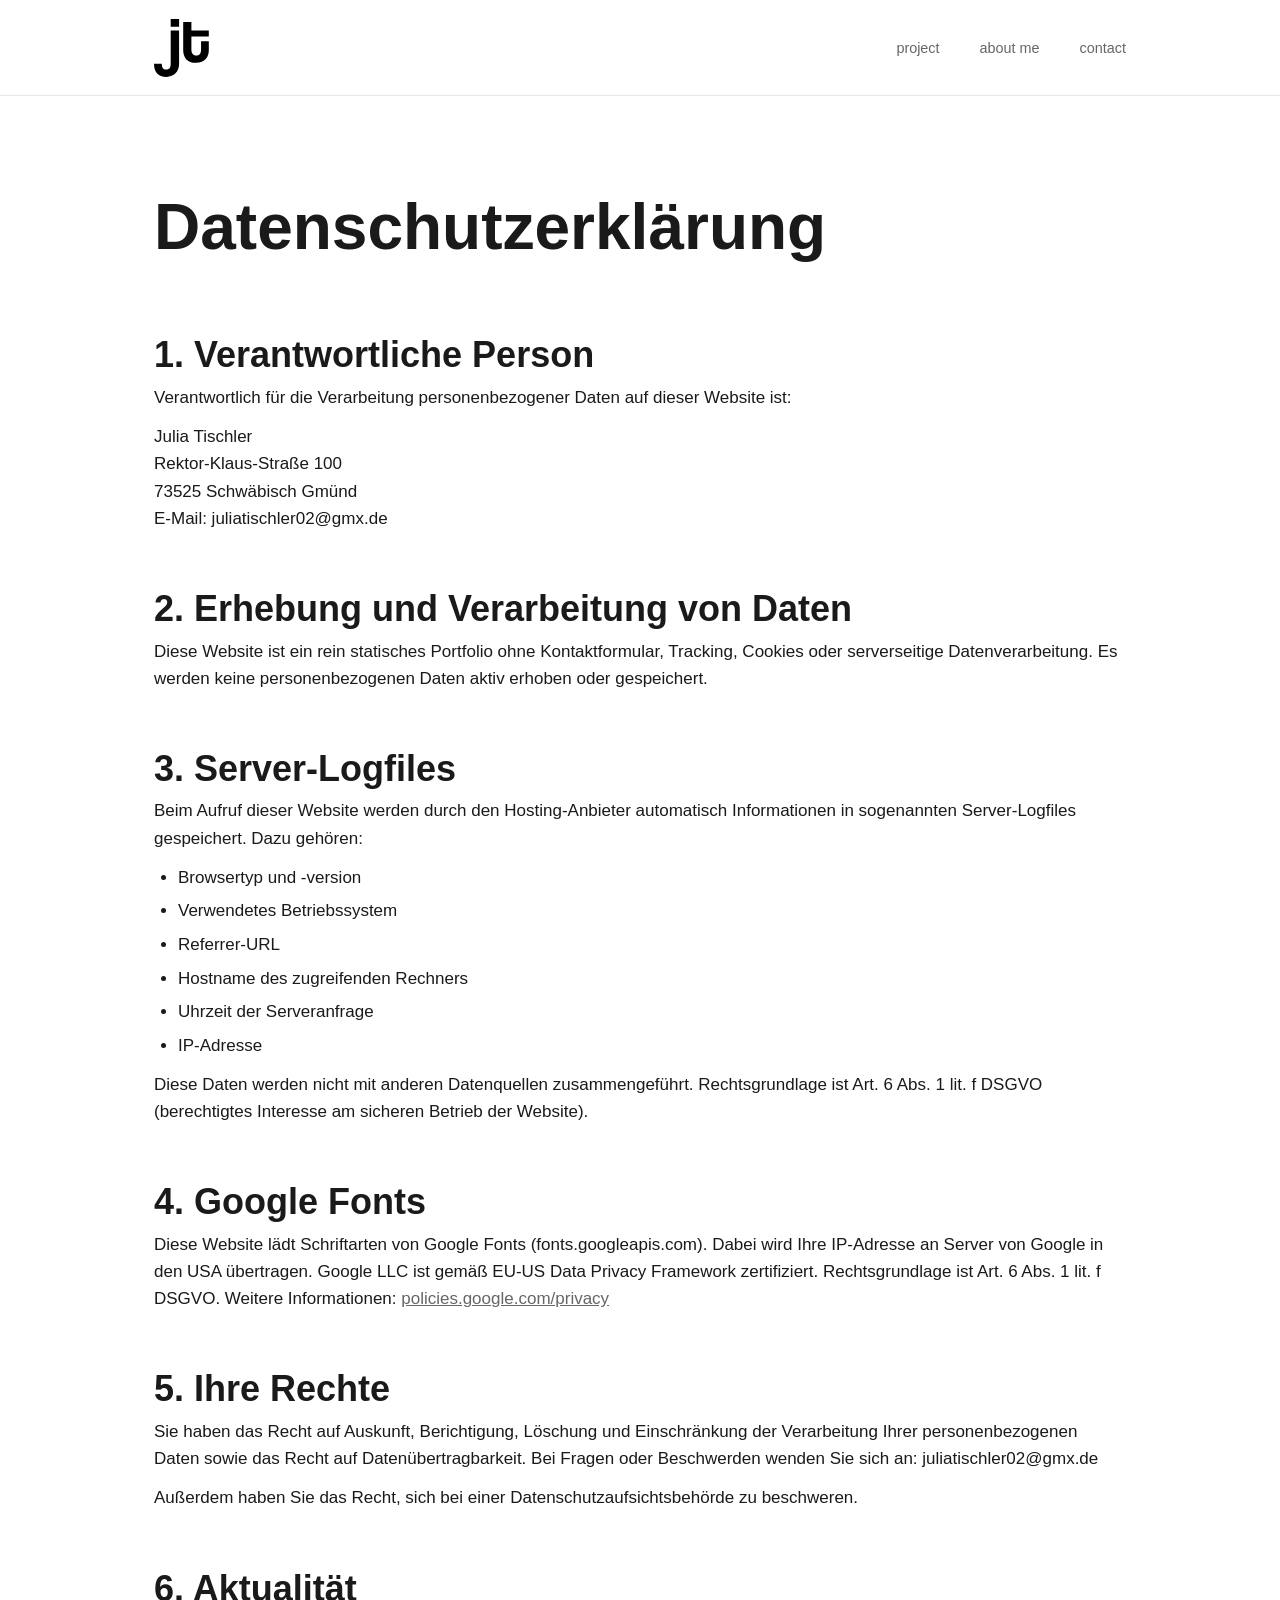
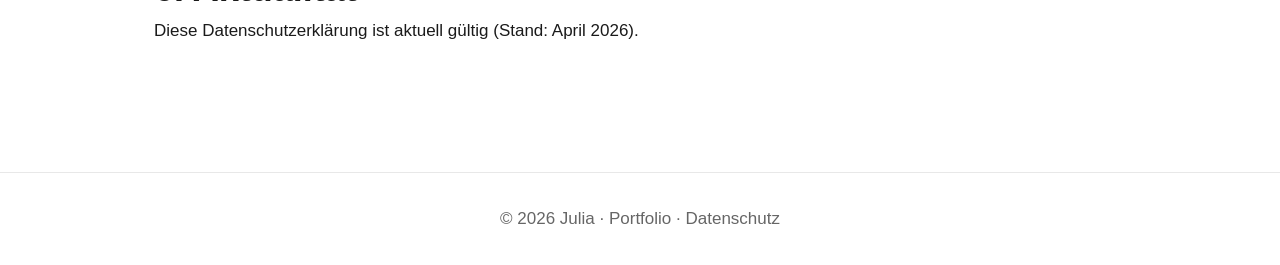
==== Mein_Portfolio/datenschutz.html @ 06417c1c "datenschutz/impressum" ====
<!DOCTYPE html>
<html lang="de">

<head>
  <meta charset="UTF-8" />
  <meta name="viewport" content="width=device-width, initial-scale=1.0" />
  <title>Datenschutz – Julia Tischler</title>
  <link rel="stylesheet" href="style.css" />
  <link rel="preconnect" href="https://fonts.googleapis.com" />
  <link rel="preconnect" href="https://fonts.gstatic.com" crossorigin />
  <link href="https://fonts.googleapis.com/css2?family=Dancing+Script:wght@600&display=swap" rel="stylesheet" />
</head>

<body>

  <nav class="nav">
    <div class="nav-inner">
      <a href="index.html" class="logo">
        <img src="images/jt_Logo.svg" alt="jt Logo" height="85" />
      </a>
      <ul class="nav-links">
        <li><a href="index.html#projects">project</a></li>
        <li><a href="index.html#about">about me</a></li>
        <li><a href="index.html#contact">contact</a></li>
      </ul>
    </div>
  </nav>

  <main style="max-width: var(--max-width); margin: 0 auto; padding: calc(var(--nav-height) + 5rem) 5% 8rem;">

    <h1>Datenschutzerklärung</h1>

    <section style="margin-top: 3rem;">
      <h2>1. Verantwortliche Person</h2>
      <p>Verantwortlich für die Verarbeitung personenbezogener Daten auf dieser Website ist:</p>
      <p style="margin-top: 0.75rem;">
        Julia Tischler<br />
        Rektor-Klaus-Straße 100<br />
73525 Schwäbisch Gmünd<br />
        E-Mail: juliatischler02@gmx.de
      </p>
    </section>

    <section style="margin-top: 3rem;">
      <h2>2. Erhebung und Verarbeitung von Daten</h2>
      <p>Diese Website ist ein rein statisches Portfolio ohne Kontaktformular, Tracking, Cookies oder serverseitige Datenverarbeitung. Es werden keine personenbezogenen Daten aktiv erhoben oder gespeichert.</p>
    </section>

    <section style="margin-top: 3rem;">
      <h2>3. Server-Logfiles</h2>
      <p>Beim Aufruf dieser Website werden durch den Hosting-Anbieter automatisch Informationen in sogenannten Server-Logfiles gespeichert. Dazu gehören:</p>
      <ul style="margin-top: 0.75rem; padding-left: 1.5rem; list-style: disc;">
        <li style="margin-bottom: 0.4rem; font-size: 17px; font-family: var(--font-main);">Browsertyp und -version</li>
        <li style="margin-bottom: 0.4rem; font-size: 17px; font-family: var(--font-main);">Verwendetes Betriebssystem</li>
        <li style="margin-bottom: 0.4rem; font-size: 17px; font-family: var(--font-main);">Referrer-URL</li>
        <li style="margin-bottom: 0.4rem; font-size: 17px; font-family: var(--font-main);">Hostname des zugreifenden Rechners</li>
        <li style="margin-bottom: 0.4rem; font-size: 17px; font-family: var(--font-main);">Uhrzeit der Serveranfrage</li>
        <li style="font-size: 17px; font-family: var(--font-main);">IP-Adresse</li>
      </ul>
      <p style="margin-top: 0.75rem;">Diese Daten werden nicht mit anderen Datenquellen zusammengeführt. Rechtsgrundlage ist Art. 6 Abs. 1 lit. f DSGVO (berechtigtes Interesse am sicheren Betrieb der Website).</p>
    </section>

    <section style="margin-top: 3rem;">
      <h2>4. Google Fonts</h2>
      <p>Diese Website lädt Schriftarten von Google Fonts (fonts.googleapis.com). Dabei wird Ihre IP-Adresse an Server von Google in den USA übertragen. Google LLC ist gemäß EU-US Data Privacy Framework zertifiziert. Rechtsgrundlage ist Art. 6 Abs. 1 lit. f DSGVO. Weitere Informationen: <a href="https://policies.google.com/privacy" target="_blank" rel="noopener" style="color: var(--color-text-muted); text-decoration: underline;">policies.google.com/privacy</a></p>
    </section>

    <section style="margin-top: 3rem;">
      <h2>5. Ihre Rechte</h2>
      <p>Sie haben das Recht auf Auskunft, Berichtigung, Löschung und Einschränkung der Verarbeitung Ihrer personenbezogenen Daten sowie das Recht auf Datenübertragbarkeit. Bei Fragen oder Beschwerden wenden Sie sich an: juliatischler02@gmx.de</p>
      <p style="margin-top: 0.75rem;">Außerdem haben Sie das Recht, sich bei einer Datenschutzaufsichtsbehörde zu beschweren.</p>
    </section>

    <section style="margin-top: 3rem;">
      <h2>6. Aktualität</h2>
      <p>Diese Datenschutzerklärung ist aktuell gültig (Stand: April 2026).</p>
    </section>

  </main>

  <footer class="footer">
    <p>&copy; 2026 Julia · Portfolio · <a href="datenschutz.html" style="color: var(--color-text-muted);">Datenschutz</a></p>
  </footer>

</body>

</html>
---- Mein_Portfolio/style.css ----
/* ─────────────────────────────────────────
   FONTS
───────────────────────────────────────── */
@font-face {
  font-family: 'Coolvetica';
  src: url('fonts/coolvetica.woff2') format('woff2');
  font-weight: normal;
  font-style: normal;
}

/* ─────────────────────────────────────────
   RESET & GRUNDLAGEN
───────────────────────────────────────── */
*, *::before, *::after {
  box-sizing: border-box;
  margin: 0;
  padding: 0;
}

:root {
  --color-bg: #ffffff;
  --color-text: #1a1a1a;
  --color-text-muted: #666666;
  --color-border: #e8e8e8;
  --color-tag-bg: #f2f2f2;
  --color-tag-text: #444444;
  --font-main: 'Helvetica Neue', Helvetica, Arial, sans-serif;
  --font-heading: 'Coolvetica', sans-serif;
  --font-handwriting: 'Dancing Script', cursive;
  --max-width: 1100px;
  --nav-height: 96px;
}

h1, h2, h3, h4, h5, h6 {
  font-family: var(--font-heading);
}

h1 { font-size: 64px; }
h2 { font-size: 36px; }
h3 { font-size: 30px; }

p {
  font-size: 17px;
  font-family: var(--font-main);
}

html {
  scroll-behavior: smooth;
}

body {
  font-family: var(--font-main);
  background: var(--color-bg);
  color: var(--color-text);
  line-height: 1.6;
  font-size: 16px;
}

img {
  display: block;
  width: 100%;
  height: 100%;
  object-fit: cover;
}

a {
  color: inherit;
  text-decoration: none;
}

/* ─────────────────────────────────────────
   NAVIGATION
───────────────────────────────────────── */
.nav {
  position: fixed;
  top: 0;
  left: 0;
  right: 0;
  z-index: 100;
  height: var(--nav-height);
  background: rgba(255, 255, 255, 0.92);
  backdrop-filter: blur(8px);
  border-bottom: 1px solid var(--color-border);
}

.nav-inner {
  max-width: var(--max-width);
  margin: 0 auto;
  height: 100%;
  display: flex;
  align-items: center;
  justify-content: space-between;
  padding: 1rem 5%;
}

.logo {
  font-weight: 500;
  font-size: 1.2rem;
  letter-spacing: 0.05em;
  color: var(--color-text);
}

.nav-links {
  display: flex;
  gap: 2.5rem;
  list-style: none;
}

.nav-links a {
  font-size: 0.9rem;
  color: var(--color-text-muted);
  transition: color 0.2s;
}

.nav-links a:hover {
  color: var(--color-text);
}

/* Hamburger (Mobile) */
.hamburger {
  display: none;
  flex-direction: column;
  gap: 5px;
  background: none;
  border: none;
  cursor: pointer;
  padding: 4px;
}

.hamburger span {
  display: block;
  width: 22px;
  height: 1.5px;
  background: var(--color-text);
  transition: all 0.3s;
}

.hamburger.active span:nth-child(1) { transform: translateY(6.5px) rotate(45deg); }
.hamburger.active span:nth-child(2) { opacity: 0; }
.hamburger.active span:nth-child(3) { transform: translateY(-6.5px) rotate(-45deg); }

/* ─────────────────────────────────────────
   HERO SECTION
───────────────────────────────────────── */
.hero {
  max-width: var(--max-width);
  margin: 0 auto;
  padding: calc(var(--nav-height) + 8rem) 5% 7rem;
}

.hero-top {
  display: flex;
  align-items: center;
  justify-content: space-between;
  gap: 2rem;
  margin-bottom: 2.5rem;
}

.hero-top h1 {
  font-size: clamp(3rem, 6vw, 5.5rem);
  font-weight: 900;
  line-height: 1;
  color: var(--color-text);
  white-space: nowrap;
}

.handwriting-img {
  display: inline-block;
  height: 1.7em;
  width: auto;
  vertical-align: top;
  margin: 0 4px;
  filter: saturate(0);
}



.hero-desc {
  font-size: 0.95rem;
  color: var(--color-text-muted);
  line-height: 1.8;
  max-width: 620px;
}

/* ─────────────────────────────────────────
   PROJEKTE
───────────────────────────────────────── */
.projects {
  max-width: var(--max-width);
  margin: 0 auto;
  padding: 4rem 5% 8rem;
}

.projects-grid {
  display: grid;
  grid-template-columns: 1fr 1fr;
  gap: 2.5rem 2rem;
}

.project-card {
  cursor: pointer;
}

.project-image {
  position: relative;
  aspect-ratio: 4 / 3;
  overflow: hidden;
  border-radius: 4px;
  background: var(--color-border);
}

.project-image img {
  width: 100%;
  height: 100%;
  object-fit: cover;
  display: block;
  transition: transform 0.5s ease;
}

.project-card:hover .project-image img {
  transform: scale(1.04);
}

.project-overlay {
  position: absolute;
  bottom: 1rem;
  right: 1rem;
  font-size: 0.75rem;
  font-weight: 500;
  letter-spacing: 0.12em;
  color: #ffffff;
  background: rgba(0, 0, 0, 0.35);
  padding: 4px 10px;
  border-radius: 2px;
}

.project-info {
  padding: 1rem 0 0.5rem;
}

.project-info h3 {
  font-size: 1rem;
  font-weight: 500;
  margin-bottom: 2px;
}

.project-sub {
  font-size: 0.82rem;
  color: var(--color-text-muted);
  margin-bottom: 0.6rem;
}

.tags {
  display: flex;
  flex-wrap: wrap;
  gap: 18px;
  margin-top: 30px;
}

.tag {
  font-size: 16px;
  background: var(--color-tag-bg);
  color: var(--color-tag-text);
  padding: 3px 10px;
  border-radius: 20px;
}

/* ─────────────────────────────────────────
   ABOUT
───────────────────────────────────────── */
.about {
  max-width: var(--max-width);
  margin: 0 auto;
  padding: 6rem 5%;
  border-top: 1px solid var(--color-border);
}

.about-inner {
  display: flex;
  align-items: flex-start;
  gap: 4rem;
}

.about-text {
  flex: 1;
}

.about-photo {
  flex: 0 0 340px;
}

.about-photo img {
  width: 100%;
  height: 420px;
  object-fit: cover;
  border-radius: 4px;
}

.about h2 {
  font-size: 2rem;
  font-weight: 300;
  margin-bottom: 1.5rem;
}

.about p {
  font-size: 0.95rem;
  color: var(--color-text-muted);
  max-width: 600px;
  line-height: 1.8;
}

/* ─────────────────────────────────────────
   CONTACT
───────────────────────────────────────── */
.contact {
  max-width: var(--max-width);
  margin: 0 auto;
  padding: 6rem 5%;
  border-top: 1px solid var(--color-border);
}

.contact h2 {
  font-size: 2rem;
  font-weight: 300;
  margin-bottom: 1.5rem;
}

.contact-icons {
  display: flex;
  gap: 2rem;
}

.contact-icon {
  display: flex;
  align-items: center;
  gap: 0.6rem;
  font-size: 0.95rem;
  color: var(--color-text-muted);
  background: none;
  border: none;
  cursor: pointer;
  font-family: var(--font-main);
  padding: 0;
  transition: color 0.2s;
}

.contact-icon:hover {
  color: var(--color-text);
}

/* ─────────────────────────────────────────
   FOOTER
───────────────────────────────────────── */
.footer {
  border-top: 1px solid var(--color-border);
  padding: 2rem 5%;
  text-align: center;
  font-size: 0.8rem;
  color: var(--color-text-muted);
}

/* ─────────────────────────────────────────
   RESPONSIVE – MOBILE
───────────────────────────────────────── */
@media (max-width: 768px) {
  .nav-links {
    display: none;
    position: fixed;
    top: var(--nav-height);
    left: 0;
    right: 0;
    background: white;
    flex-direction: column;
    align-items: center;
    gap: 0;
    border-bottom: 1px solid var(--color-border);
    padding: 1rem 0;
  }

  .nav-links.open {
    display: flex;
  }

  .nav-links li {
    width: 100%;
    text-align: center;
    padding: 0.75rem 0;
    border-bottom: 1px solid var(--color-border);
  }

  .hamburger {
    display: flex;
  }

  .hero {
    padding-top: calc(var(--nav-height) + 3rem);
  }

  .hero-top {
    flex-direction: column-reverse;
    align-items: flex-start;
    gap: 1.5rem;
  }

  .hero-top h1 {
    white-space: normal;
    font-size: clamp(2.5rem, 10vw, 3.5rem);
  }

  .hero-photo {
    width: 160px;
    height: 160px;
    align-self: flex-end;
  }

  .projects-grid {
    grid-template-columns: 1fr;
  }
}
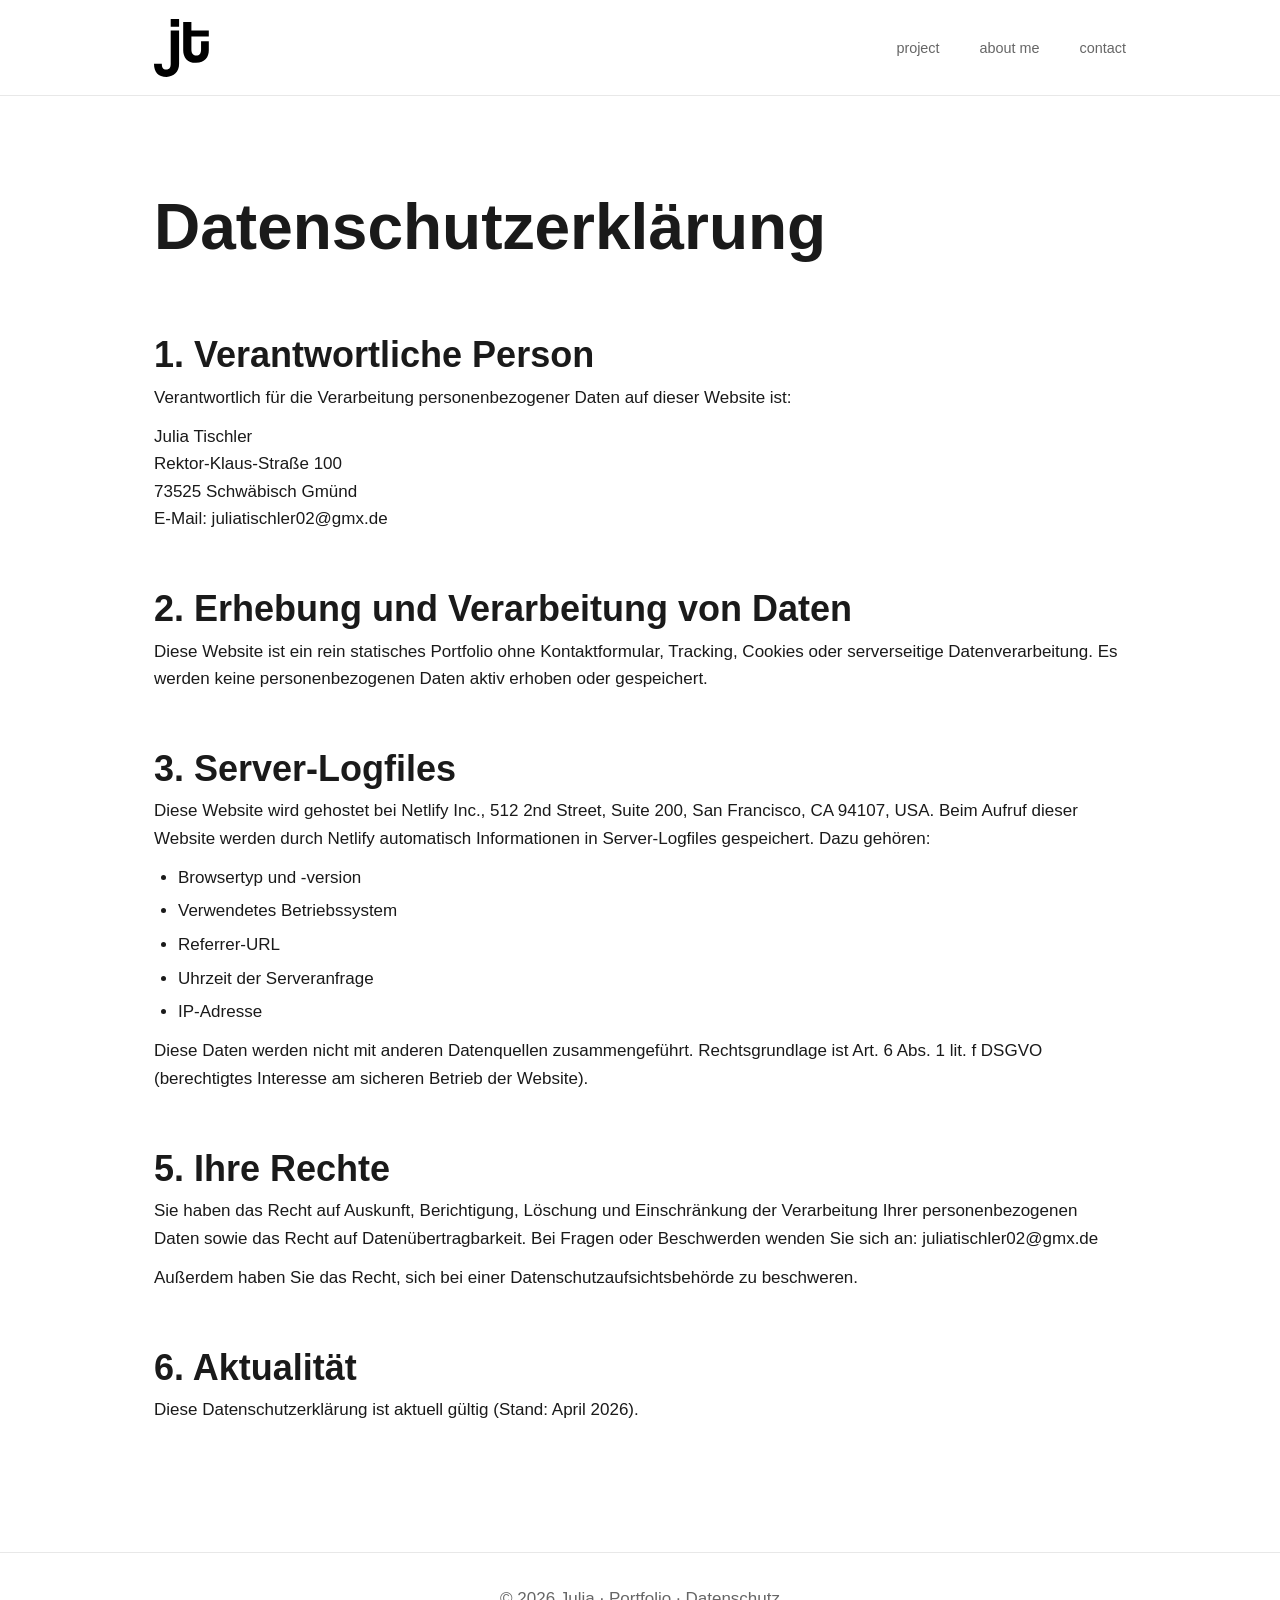
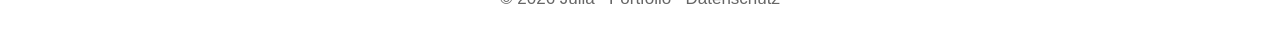
==== commit 47bb430d: "Revise server log details and remove Google Fonts section Updated server log information and removed" ====
--- a/Mein_Portfolio/datenschutz.html
+++ b/Mein_Portfolio/datenschutz.html
@@ -48,22 +48,17 @@
 
     <section style="margin-top: 3rem;">
       <h2>3. Server-Logfiles</h2>
-      <p>Beim Aufruf dieser Website werden durch den Hosting-Anbieter automatisch Informationen in sogenannten Server-Logfiles gespeichert. Dazu gehören:</p>
+      <p>Diese Website wird gehostet bei Netlify Inc., 512 2nd Street, Suite 200, San Francisco, CA 94107, USA. Beim Aufruf dieser Website werden durch Netlify automatisch Informationen in Server-Logfiles gespeichert. Dazu gehören:</p>
       <ul style="margin-top: 0.75rem; padding-left: 1.5rem; list-style: disc;">
         <li style="margin-bottom: 0.4rem; font-size: 17px; font-family: var(--font-main);">Browsertyp und -version</li>
         <li style="margin-bottom: 0.4rem; font-size: 17px; font-family: var(--font-main);">Verwendetes Betriebssystem</li>
         <li style="margin-bottom: 0.4rem; font-size: 17px; font-family: var(--font-main);">Referrer-URL</li>
-        <li style="margin-bottom: 0.4rem; font-size: 17px; font-family: var(--font-main);">Hostname des zugreifenden Rechners</li>
         <li style="margin-bottom: 0.4rem; font-size: 17px; font-family: var(--font-main);">Uhrzeit der Serveranfrage</li>
         <li style="font-size: 17px; font-family: var(--font-main);">IP-Adresse</li>
       </ul>
       <p style="margin-top: 0.75rem;">Diese Daten werden nicht mit anderen Datenquellen zusammengeführt. Rechtsgrundlage ist Art. 6 Abs. 1 lit. f DSGVO (berechtigtes Interesse am sicheren Betrieb der Website).</p>
     </section>
 
-    <section style="margin-top: 3rem;">
-      <h2>4. Google Fonts</h2>
-      <p>Diese Website lädt Schriftarten von Google Fonts (fonts.googleapis.com). Dabei wird Ihre IP-Adresse an Server von Google in den USA übertragen. Google LLC ist gemäß EU-US Data Privacy Framework zertifiziert. Rechtsgrundlage ist Art. 6 Abs. 1 lit. f DSGVO. Weitere Informationen: <a href="https://policies.google.com/privacy" target="_blank" rel="noopener" style="color: var(--color-text-muted); text-decoration: underline;">policies.google.com/privacy</a></p>
-    </section>
 
     <section style="margin-top: 3rem;">
       <h2>5. Ihre Rechte</h2>
